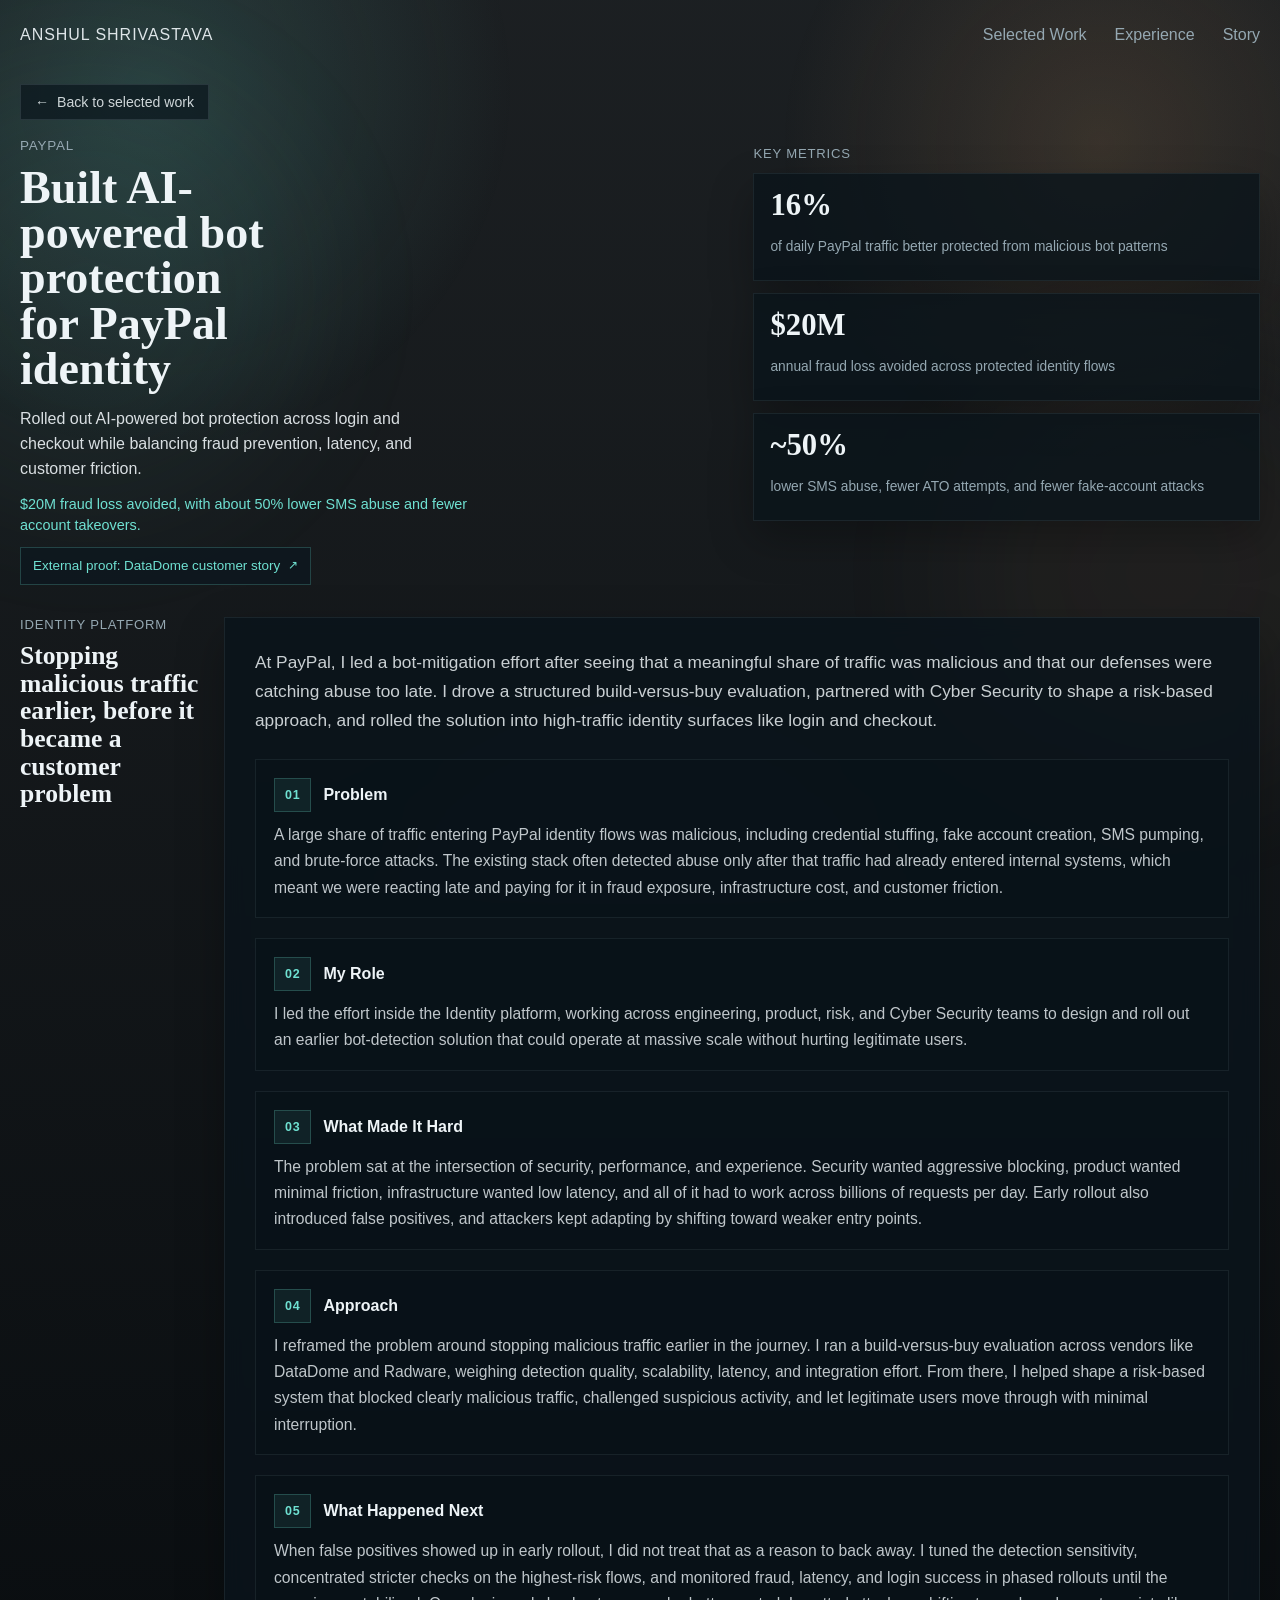
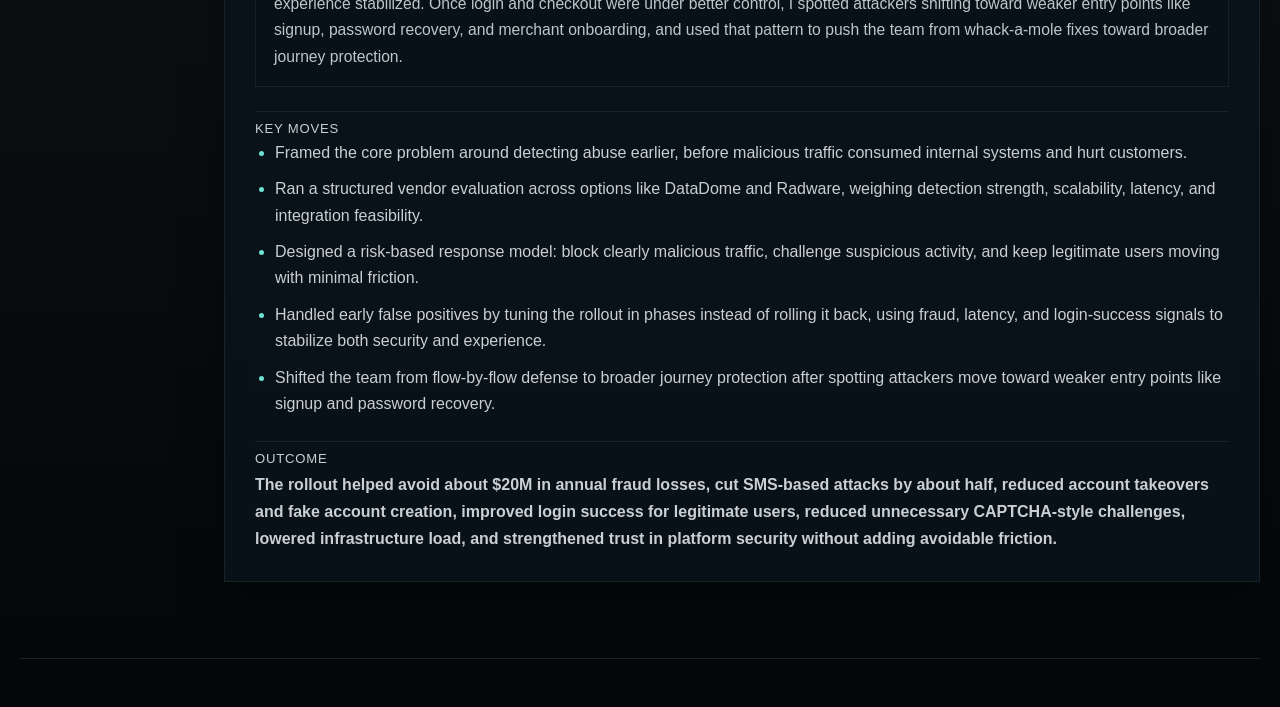
==== project.html @ 57e9cde5 "Initial portfolio site" ====
<!DOCTYPE html>
<html lang="en">
  <head>
    <meta charset="UTF-8" />
    <meta name="viewport" content="width=device-width, initial-scale=1.0" />
    <title>Project | Anshul Shrivastava</title>
    <meta
      name="description"
      content="Project detail page for Anshul Shrivastava's portfolio."
    />
    <link rel="stylesheet" href="./styles.css" />
  </head>
  <body>
    <div class="ambient-glow ambient-glow-left" aria-hidden="true"></div>
    <div class="ambient-glow ambient-glow-right" aria-hidden="true"></div>
    <div class="page-shell">
      <header class="topbar">
        <a class="wordmark wordmark-link" href="./index.html">Anshul Shrivastava</a>
        <nav class="topnav" aria-label="Project navigation">
          <a href="./index.html#work">Selected Work</a>
          <a href="./index.html#experience">Experience</a>
          <a href="./index.html#story">Story</a>
        </nav>
      </header>

      <main>
        <section class="project-hero">
          <div class="project-hero-copy">
            <a class="project-back-link" href="./index.html#work">
              <span aria-hidden="true">←</span>
              <span>Back to selected work</span>
            </a>
            <p class="eyebrow" id="project-tag">Project</p>
            <h1 id="project-title">Project detail</h1>
            <p class="project-summary" id="project-summary"></p>
            <p class="project-impact" id="project-impact"></p>
            <a class="project-proof-link" id="project-proof-link" href="#" target="_blank" rel="noreferrer" hidden></a>
          </div>
          <div class="project-hero-side">
            <p class="project-side-kicker" id="project-metric-label">Key Metrics</p>
            <section class="project-metrics" id="project-metrics"></section>
          </div>
        </section>

        <section class="band project-detail-band">
          <div class="project-detail-grid">
            <div class="project-sidebar">
              <p class="project-side-label" id="project-detail-label">Overview</p>
              <h2 id="project-detail-headline">Project narrative</h2>
            </div>
            <div class="project-story">
              <p class="project-lead" id="project-detail-overview"></p>
              <div class="project-sections" id="project-sections"></div>
              <section class="project-summary-block">
                <p class="project-mini-label">Key Moves</p>
                <ul class="spotlight-list" id="project-detail-highlights"></ul>
              </section>
              <section class="project-summary-block">
                <p class="project-mini-label">Outcome</p>
                <p class="spotlight-outcome" id="project-detail-outcome"></p>
              </section>
            </div>
          </div>
        </section>
      </main>
    </div>

    <script src="./content.js"></script>
    <script src="./project.js"></script>
  </body>
</html>
---- styles.css ----
:root {
  --bg: #071116;
  --bg-deep: #03070a;
  --paper: #0e171e;
  --paper-2: #121e26;
  --ink: #eef4f7;
  --muted: #95a8b2;
  --line: rgba(207, 225, 232, 0.12);
  --accent: #6fe1d2;
  --accent-2: #f4b06f;
  --accent-soft: rgba(111, 225, 210, 0.13);
  --panel: rgba(10, 20, 27, 0.82);
  --shadow: 0 18px 44px rgba(0, 0, 0, 0.28);
  --radius: 8px;
  --radius-sm: 6px;
  --serif: Georgia, "Iowan Old Style", "Palatino Linotype", "Book Antiqua", Palatino, serif;
  --sans: "Avenir Next", "Segoe UI", sans-serif;
}

* {
  box-sizing: border-box;
}

html {
  scroll-behavior: smooth;
}

body {
  margin: 0;
  font-family: var(--sans);
  color: var(--ink);
  background:
    linear-gradient(180deg, rgba(3, 7, 10, 0.9) 0%, rgba(3, 7, 10, 1) 100%);
  position: relative;
  min-height: 100vh;
}

body::before {
  content: "";
  position: fixed;
  inset: 0;
  background:
    radial-gradient(circle at 12% 10%, rgba(111, 225, 210, 0.16), transparent 26%),
    radial-gradient(circle at 86% 16%, rgba(244, 176, 111, 0.14), transparent 24%),
    radial-gradient(circle at 50% 120%, rgba(61, 93, 139, 0.22), transparent 32%);
  pointer-events: none;
  z-index: 0;
}

a {
  color: inherit;
}

button,
input {
  font: inherit;
}

button {
  border-radius: var(--radius-sm);
}

.ambient-glow {
  position: fixed;
  width: 34vw;
  height: 34vw;
  border-radius: 50%;
  filter: blur(80px);
  opacity: 0.3;
  pointer-events: none;
  z-index: 0;
}

.ambient-glow-left {
  top: 8vh;
  left: -10vw;
  background: rgba(111, 225, 210, 0.22);
}

.ambient-glow-right {
  right: -8vw;
  bottom: 12vh;
  background: rgba(244, 176, 111, 0.16);
}

.page-shell {
  width: min(1280px, calc(100vw - 40px));
  margin: 0 auto;
  padding-bottom: 48px;
  position: relative;
  z-index: 1;
}

.topbar {
  display: flex;
  justify-content: space-between;
  align-items: center;
  padding: 26px 0 18px;
}

.wordmark {
  font-size: 1rem;
  letter-spacing: 0.06em;
  text-transform: uppercase;
  color: rgba(238, 244, 247, 0.92);
}

.wordmark-link {
  text-decoration: none;
}

.topnav {
  display: flex;
  gap: 28px;
  font-size: 1rem;
  align-items: center;
}

.topnav a {
  text-decoration: none;
  color: var(--muted);
  transition: color 160ms ease;
}

.topnav a:hover,
.topnav a:focus-visible,
.nav-chat-trigger:hover,
.nav-chat-trigger:focus-visible {
  color: var(--ink);
}

.nav-chat-trigger {
  padding: 0;
  border: 0;
  background: transparent;
  color: var(--accent);
  cursor: pointer;
}

.hero {
  min-height: calc(100vh - 144px);
  display: grid;
  grid-template-columns: minmax(0, 1.08fr) minmax(280px, 0.66fr);
  gap: 48px;
  align-items: center;
  padding: 22px 0 40px;
  border-bottom: 1px solid var(--line);
}

.hero-copy h1,
.section-heading h2,
.spotlight h3 {
  font-family: var(--serif);
  font-weight: 600;
  line-height: 0.96;
  margin: 0;
}

.hero-copy h1 {
  font-size: clamp(3.45rem, 6vw, 5.55rem);
  max-width: 8.4ch;
}

.eyebrow {
  margin: 0 0 12px;
  text-transform: uppercase;
  letter-spacing: 0.06em;
  font-size: clamp(0.84rem, 0.95vw, 0.98rem);
  color: var(--muted);
}

.hero-summary {
  max-width: 35ch;
  margin: 22px 0 0;
  font-size: clamp(1.02rem, 1.14vw, 1.16rem);
  line-height: 1.64;
  color: rgba(238, 244, 247, 0.9);
}

.hero-actions {
  display: flex;
  flex-wrap: wrap;
  gap: 12px 20px;
  margin-top: 16px;
  align-items: center;
  max-width: 700px;
}

.hero-link-secondary {
  text-decoration: none;
  color: var(--accent);
  font-size: 0.99rem;
  position: relative;
  padding-bottom: 2px;
}

.hero-link-secondary::after {
  content: "";
  position: absolute;
  left: 0;
  bottom: 0;
  width: 100%;
  height: 1px;
  background: rgba(111, 225, 210, 0.42);
  transform: scaleX(0.4);
  transform-origin: left;
  transition: transform 160ms ease, background 160ms ease;
}

.hero-link-secondary:hover::after,
.hero-link-secondary:focus-visible::after {
  transform: scaleX(1);
  background: rgba(111, 225, 210, 0.9);
}

.hero-note {
  margin: 12px 0 0;
  max-width: 560px;
  color: var(--muted);
  line-height: 1.58;
  font-size: 0.95rem;
}

.hero-signals {
  display: grid;
  grid-template-columns: repeat(3, minmax(0, 1fr));
  gap: 12px;
  margin-top: 22px;
  max-width: 760px;
}

.signal-pill,
.work-card,
.timeline-item,
.stack-item,
.chat-panel,
.spotlight {
  background: var(--panel);
  backdrop-filter: blur(10px);
  border: 1px solid rgba(207, 225, 232, 0.08);
  box-shadow: var(--shadow);
  border-radius: var(--radius);
}

.signal-pill {
  padding: 15px 16px;
  display: flex;
  flex-direction: column;
  background:
    linear-gradient(180deg, rgba(18, 30, 38, 0.9), rgba(8, 15, 20, 0.94));
}

.signal-value {
  font-size: 1rem;
  color: var(--ink);
  font-weight: 600;
}

.signal-label {
  margin-top: 6px;
  font-size: 0.84rem;
  color: var(--muted);
  line-height: 1.5;
}

.hero-portrait-card {
  align-self: center;
  display: grid;
  gap: 10px;
  width: min(100%, 360px);
  justify-self: end;
}

.hero-portrait-frame {
  aspect-ratio: 1 / 0.98;
  overflow: hidden;
  background: rgba(10, 20, 27, 0.82);
  border: 1px solid rgba(207, 225, 232, 0.08);
  box-shadow: var(--shadow);
  width: 100%;
  justify-self: end;
  border-radius: var(--radius);
}

.hero-portrait-frame img {
  display: block;
  width: 100%;
  height: 100%;
  object-fit: cover;
  object-position: center 32%;
  filter: saturate(1.03) contrast(1.02) brightness(1.02);
}

.hero-chat-preview {
  padding: 14px 14px;
  background: rgba(10, 20, 27, 0.78);
  border: 1px solid rgba(207, 225, 232, 0.08);
  box-shadow: var(--shadow);
  display: grid;
  gap: 8px;
  width: 100%;
  justify-self: end;
  border-radius: var(--radius);
}

.hero-chat-preview-header {
  display: flex;
  justify-content: space-between;
  align-items: center;
  gap: 16px;
}

.hero-chat-preview-title {
  font-size: 0.95rem;
  font-weight: 600;
  color: var(--ink);
}

.hero-chat-preview-link {
  border: 0;
  background: transparent;
  color: var(--accent);
  cursor: pointer;
  font-size: 0.95rem;
}

.hero-chat-preview-status {
  color: rgba(111, 225, 210, 0.9);
  font-size: 0.8rem;
  letter-spacing: 0.04em;
  text-transform: uppercase;
}

.hero-chat-preview-copy {
  margin: 0;
  color: var(--muted);
  line-height: 1.45;
  font-size: 0.88rem;
}

.hero-chat-preview-prompt {
  text-align: left;
  border: 1px solid rgba(111, 225, 210, 0.18);
  background: rgba(18, 30, 38, 0.92);
  color: rgba(238, 244, 247, 0.92);
  padding: 10px 12px;
  cursor: pointer;
  font-size: 0.88rem;
  line-height: 1.4;
  border-radius: var(--radius-sm);
}

.band {
  padding: 76px 0;
  border-bottom: 1px solid var(--line);
}

.section-heading {
  display: grid;
  grid-template-columns: 220px 1fr;
  gap: 24px;
  align-items: end;
  margin-bottom: 24px;
}

.section-heading h2 {
  font-size: clamp(1.55rem, 1.95vw, 2.1rem);
  line-height: 1.08;
  max-width: 24ch;
}

.section-heading.compact {
  grid-template-columns: 1fr;
}

.about-copy {
  max-width: 860px;
  display: grid;
  gap: 18px;
}

.about-copy p,
.chat-intro,
.spotlight p {
  margin: 0;
  font-size: 1rem;
  line-height: 1.76;
  color: rgba(238, 244, 247, 0.82);
}

.work-grid {
  display: grid;
  grid-template-columns: repeat(3, minmax(0, 1fr));
  gap: 18px;
}

.exploration-grid {
  display: grid;
  grid-template-columns: repeat(3, minmax(0, 1fr));
  gap: 16px;
}

.leadership-grid {
  display: grid;
  grid-template-columns: repeat(3, minmax(0, 1fr));
  gap: 16px;
}

.work-card {
  padding: 24px 22px 20px;
  min-height: 296px;
  display: grid;
  grid-template-rows: auto auto 1fr auto auto;
  align-content: start;
  cursor: pointer;
  transition: transform 160ms ease, border-color 160ms ease, background 160ms ease;
  text-decoration: none;
  background: linear-gradient(180deg, rgba(10, 19, 26, 0.98), rgba(8, 14, 19, 0.98));
  position: relative;
}

.work-card:hover,
.work-card:focus-visible {
  transform: translateY(-2px);
  border-color: rgba(111, 225, 210, 0.28);
  background: linear-gradient(180deg, rgba(13, 24, 31, 0.98), rgba(9, 17, 23, 0.98));
  outline: none;
}

.work-card::after,
.exploration-card::after {
  content: "";
  position: absolute;
  inset: 0;
  border: 1px solid rgba(111, 225, 210, 0);
  border-radius: inherit;
  transition: border-color 160ms ease;
  pointer-events: none;
}

.work-card:hover::after,
.work-card:focus-visible::after,
.exploration-card:hover::after,
.exploration-card:focus-visible::after {
  border-color: rgba(111, 225, 210, 0.22);
}

.work-card h3,
.stack-item h3,
.timeline-item h3 {
  margin: 0;
  font-size: 1.08rem;
  line-height: 1.3;
  max-width: 22ch;
}

.work-card > div:first-child {
  display: grid;
  gap: 14px;
}

.work-card > div:last-child {
  display: grid;
  gap: 0;
  margin-top: 14px;
}

.work-card p,
.timeline-item p,
.stack-item p {
  margin: 0;
  line-height: 1.6;
  color: var(--muted);
}

.work-card > div:last-child p:first-child {
  font-size: 0.92rem;
  line-height: 1.64;
  color: rgba(238, 244, 247, 0.72);
  margin-top: 12px;
}

.work-card > div:last-child p strong {
  display: block;
  color: rgba(238, 244, 247, 0.92);
  font-size: 0.95rem;
  line-height: 1.5;
  font-weight: 600;
  margin-top: 14px;
}

.work-card .work-tag,
.spotlight-label {
  display: inline-flex;
  align-items: center;
  width: fit-content;
  padding: 7px 11px;
  background: var(--accent-soft);
  color: var(--accent);
  font-size: 0.76rem;
  text-transform: uppercase;
  letter-spacing: 0.06em;
  border-radius: 999px;
}

.work-cta {
  color: var(--accent);
  font-size: 0.84rem;
  font-weight: 600;
  margin-top: 0;
}

.work-cta-row {
  margin-top: 14px;
  display: inline-flex;
  align-items: center;
  gap: 8px;
  width: fit-content;
}

.work-cta-arrow {
  color: var(--accent);
  font-size: 0.86rem;
  transform: translateX(0);
  transition: transform 160ms ease;
}

.work-proof {
  font-size: 0.78rem;
  color: rgba(238, 244, 247, 0.5);
  line-height: 1.4;
  margin-top: 10px;
}

.exploration-card {
  padding: 20px 18px 18px;
  min-height: 208px;
  display: grid;
  align-content: start;
  gap: 12px;
  background: rgba(10, 19, 26, 0.74);
  border: 1px solid rgba(207, 225, 232, 0.08);
  box-shadow: var(--shadow);
  text-decoration: none;
  transition: transform 160ms ease, border-color 160ms ease, background 160ms ease;
  border-radius: var(--radius);
  position: relative;
}

.leadership-card {
  padding: 20px 18px 18px;
  min-height: 196px;
  display: grid;
  align-content: start;
  gap: 10px;
  background: rgba(10, 19, 26, 0.74);
  border: 1px solid rgba(207, 225, 232, 0.08);
  box-shadow: var(--shadow);
  border-radius: var(--radius);
}

.leadership-card-top {
  display: grid;
  gap: 14px;
}

.leadership-org,
.leadership-period,
.leadership-location,
.leadership-summary {
  margin: 0;
}

.leadership-org {
  color: var(--accent);
  font-size: 0.82rem;
  letter-spacing: 0.06em;
  text-transform: uppercase;
}

.leadership-card h3 {
  margin: 8px 0 0;
  font-size: 1rem;
  line-height: 1.34;
  color: var(--ink);
}

.leadership-period,
.leadership-location {
  font-size: 0.88rem;
  color: rgba(238, 244, 247, 0.56);
}

.leadership-summary {
  color: rgba(238, 244, 247, 0.76);
  font-size: 0.92rem;
  line-height: 1.58;
}

.exploration-card:hover,
.exploration-card:focus-visible {
  transform: translateY(-2px);
  border-color: rgba(111, 225, 210, 0.22);
  background: rgba(12, 22, 29, 0.9);
  outline: none;
}

.work-card:hover .work-cta-arrow,
.work-card:focus-visible .work-cta-arrow,
.exploration-card:hover .work-cta-arrow,
.exploration-card:focus-visible .work-cta-arrow {
  transform: translateX(3px);
}

.exploration-card h3 {
  margin: 0;
  font-size: 1rem;
  line-height: 1.32;
  max-width: 18ch;
}

.exploration-card p {
  margin: 0;
  color: rgba(238, 244, 247, 0.72);
  font-size: 0.92rem;
  line-height: 1.58;
}

.exploration-card .work-cta {
  margin-top: 6px;
}

.spotlight {
  padding: 24px;
  display: grid;
  grid-template-columns: 280px 1fr;
  gap: 28px;
  align-items: start;
}

.spotlight-copy {
  display: grid;
  gap: 18px;
}

.spotlight h3 {
  font-size: 1.9rem;
  margin-top: 12px;
}

.spotlight-list {
  margin: 0;
  padding-left: 18px;
  display: grid;
  gap: 10px;
  color: rgba(238, 244, 247, 0.84);
  line-height: 1.65;
}

.spotlight-outcome {
  padding-top: 2px;
  font-weight: 600;
  color: rgba(238, 244, 247, 0.92);
}

.project-hero {
  display: grid;
  grid-template-columns: minmax(0, 1.16fr) minmax(320px, 0.84fr);
  gap: 34px;
  align-items: start;
  padding: 22px 0 12px;
}

.project-hero-copy {
  max-width: none;
}

.project-hero-side {
  padding-top: 62px;
}

.project-side-kicker {
  margin: 0 0 12px;
  font-size: 0.82rem;
  text-transform: uppercase;
  letter-spacing: 0.06em;
  color: var(--muted);
}

.project-back-link {
  display: inline-flex;
  align-items: center;
  gap: 8px;
  margin-bottom: 18px;
  color: rgba(238, 244, 247, 0.86);
  text-decoration: none;
  font-size: 0.88rem;
  line-height: 1;
  padding: 10px 14px;
  border: 1px solid rgba(207, 225, 232, 0.12);
  background: rgba(10, 20, 27, 0.68);
  width: fit-content;
  transition: border-color 160ms ease, color 160ms ease, background 160ms ease;
}

.project-back-link:hover,
.project-back-link:focus-visible {
  color: var(--accent);
  border-color: rgba(111, 225, 210, 0.24);
  background: rgba(13, 24, 31, 0.88);
}

.project-hero h1 {
  margin: 0;
  font-family: var(--serif);
  font-size: clamp(2.2rem, 3.6vw, 3.3rem);
  line-height: 0.98;
  max-width: 11ch;
}

.project-summary {
  margin: 16px 0 0;
  max-width: 48ch;
  font-size: clamp(1rem, 1.12vw, 1.14rem);
  line-height: 1.56;
  color: rgba(238, 244, 247, 0.9);
}

.project-impact {
  margin: 12px 0 0;
  color: var(--accent);
  font-size: 0.9rem;
  line-height: 1.45;
  max-width: 56ch;
}

.project-proof-link {
  display: inline-flex;
  align-items: center;
  gap: 8px;
  margin-top: 12px;
  color: var(--accent);
  text-decoration: none;
  font-size: 0.84rem;
  line-height: 1.3;
  padding: 9px 12px;
  border: 1px solid rgba(111, 225, 210, 0.22);
  background: rgba(13, 24, 31, 0.78);
  width: fit-content;
}

.project-proof-link:hover,
.project-proof-link:focus-visible {
  color: var(--ink);
  border-color: rgba(111, 225, 210, 0.45);
  background: rgba(15, 28, 36, 0.92);
}

.project-proof-link::after {
  content: "↗";
  font-size: 0.9em;
}

.project-metrics {
  display: grid;
  grid-template-columns: 1fr;
  gap: 12px;
  margin: 0;
}

.project-metric-card {
  padding: 16px 16px 14px;
  background: rgba(10, 20, 27, 0.8);
  border: 1px solid rgba(207, 225, 232, 0.08);
  box-shadow: var(--shadow);
  display: grid;
  gap: 6px;
  min-height: 108px;
}

.project-metric-card strong {
  font-family: var(--serif);
  font-size: clamp(1.5rem, 2.4vw, 2rem);
  line-height: 1.02;
  color: var(--ink);
}

.project-metric-card span {
  color: var(--muted);
  line-height: 1.45;
  font-size: 0.86rem;
}

.project-detail-band {
  padding-top: 20px;
}

.project-detail-grid {
  display: grid;
  grid-template-columns: 180px minmax(0, 1fr);
  gap: 24px;
  align-items: start;
}

.project-sidebar {
  display: grid;
  gap: 10px;
  position: sticky;
  top: 28px;
}

.project-side-label {
  margin: 0;
  text-transform: uppercase;
  letter-spacing: 0.06em;
  font-size: 0.82rem;
  color: var(--muted);
}

.project-sidebar h2 {
  margin: 0;
  font-family: var(--serif);
  font-size: clamp(1.45rem, 2vw, 2.05rem);
  line-height: 1.08;
}

.project-story {
  padding: 30px 30px 28px;
  background: var(--panel);
  backdrop-filter: blur(10px);
  border: 1px solid rgba(207, 225, 232, 0.08);
  box-shadow: var(--shadow);
  display: grid;
  gap: 24px;
}

.project-story p {
  margin: 0;
  line-height: 1.68;
  color: rgba(238, 244, 247, 0.84);
}

.project-lead {
  font-size: 1.08rem;
  line-height: 1.7;
  color: rgba(238, 244, 247, 0.92);
  max-width: none;
}

.project-sections {
  display: grid;
  gap: 20px;
}

.project-section-block {
  display: grid;
  gap: 10px;
  padding: 18px 18px 16px;
  border: 1px solid rgba(207, 225, 232, 0.08);
  background: rgba(8, 16, 22, 0.46);
}

.project-section-heading {
  display: flex;
  align-items: center;
  gap: 12px;
}

.project-section-index {
  display: inline-flex;
  align-items: center;
  justify-content: center;
  min-width: 34px;
  height: 34px;
  padding: 0 10px;
  border: 1px solid rgba(111, 225, 210, 0.22);
  background: rgba(111, 225, 210, 0.08);
  color: var(--accent);
  font-size: 0.78rem;
  letter-spacing: 0.06em;
  font-weight: 600;
}

.project-section-block h3 {
  margin: 0;
  font-size: 1rem;
  letter-spacing: 0;
  color: var(--ink);
}

.project-mini-label {
  margin: 0 0 10px;
  font-size: 0.82rem;
  text-transform: uppercase;
  letter-spacing: 0.06em;
  color: var(--ink);
}

.project-section-block p {
  font-size: 0.98rem;
  color: rgba(238, 244, 247, 0.8);
}

.project-summary-block {
  display: grid;
  gap: 0;
  padding-top: 6px;
  border-top: 1px solid rgba(207, 225, 232, 0.08);
}

.spotlight-list {
  padding-left: 20px;
}

.spotlight-list li::marker {
  color: var(--accent);
}

.spotlight-outcome {
  font-size: 1rem;
  line-height: 1.65;
}

.timeline {
  display: grid;
  gap: 12px;
}

.experience-groups {
  display: grid;
  gap: 26px;
}

.experience-group {
  display: grid;
  gap: 14px;
}

.experience-subheading {
  margin-bottom: 0;
}

.timeline-item {
  padding: 18px 20px;
  display: grid;
  grid-template-columns: 220px 1fr;
  gap: 18px;
}

.timeline-meta {
  display: flex;
  flex-direction: column;
  gap: 5px;
  color: var(--muted);
  font-size: 0.9rem;
}

.timeline-summary {
  display: grid;
  gap: 8px;
}

.stack-list {
  display: grid;
  gap: 14px;
}

.stack-item {
  padding: 18px 20px;
  display: grid;
  gap: 8px;
  max-width: 780px;
}

.skills-board {
  display: grid;
  gap: 14px;
  max-width: 1080px;
}

.skills-group {
  display: grid;
  grid-template-columns: 168px 1fr;
  gap: 18px;
  padding: 16px 0;
  border-top: 1px solid rgba(207, 225, 232, 0.08);
}

.skills-group:first-child {
  padding-top: 0;
  border-top: 0;
}

.skills-group-heading h3 {
  margin: 0;
  font-size: 0.98rem;
  color: var(--ink);
}

.skills-tags {
  display: flex;
  flex-wrap: wrap;
  gap: 8px;
}

.skills-tags span,
.prompt-chip {
  border: 1px solid rgba(207, 225, 232, 0.12);
  background: rgba(18, 30, 38, 0.9);
  padding: 8px 12px;
  font-size: 0.88rem;
  color: rgba(238, 244, 247, 0.88);
  border-radius: 999px;
}

.skills-group-product .skills-tags span {
  border-color: rgba(111, 225, 210, 0.22);
  color: rgba(111, 225, 210, 0.92);
  background: rgba(19, 42, 41, 0.44);
}

.skills-group-technical .skills-tags span {
  border-color: rgba(244, 176, 111, 0.2);
  color: rgba(244, 176, 111, 0.94);
  background: rgba(48, 34, 17, 0.42);
}

.skills-group-leadership .skills-tags span {
  border-color: rgba(224, 112, 145, 0.22);
  color: rgba(244, 166, 187, 0.92);
  background: rgba(56, 20, 35, 0.4);
}

.skills-group-ai .skills-tags span {
  border-color: rgba(98, 169, 255, 0.24);
  color: rgba(141, 195, 255, 0.92);
  background: rgba(18, 34, 56, 0.44);
}

.skills-group-consulting .skills-tags span {
  border-color: rgba(173, 134, 255, 0.24);
  color: rgba(208, 184, 255, 0.92);
  background: rgba(42, 24, 64, 0.4);
}

.connect-band {
  border-bottom: 0;
}

.connect-shell {
  display: grid;
  grid-template-columns: minmax(0, 1.1fr) minmax(320px, 0.9fr);
  gap: 32px;
  align-items: center;
  padding: 8px 0 0;
}

.connect-copy {
  display: grid;
  gap: 14px;
}

.connect-copy h2 {
  margin: 0;
  font-family: var(--serif);
  font-size: clamp(1.9rem, 2.7vw, 2.7rem);
  line-height: 1.06;
  max-width: 16ch;
}

.connect-copy p:last-child {
  margin: 0;
  max-width: 34ch;
  font-size: 1rem;
  line-height: 1.68;
  color: rgba(238, 244, 247, 0.76);
}

.connect-actions {
  display: flex;
  flex-wrap: wrap;
  gap: 14px;
  justify-content: flex-start;
  align-items: center;
}

.connect-link {
  display: inline-flex;
  align-items: center;
  justify-content: center;
  min-width: 144px;
  min-height: 54px;
  padding: 14px 18px;
  border: 1px solid rgba(207, 225, 232, 0.14);
  background: rgba(18, 30, 38, 0.72);
  color: var(--ink);
  text-decoration: none;
  cursor: pointer;
  font-size: 0.98rem;
  border-radius: var(--radius);
  transition: border-color 160ms ease, background 160ms ease, color 160ms ease, transform 160ms ease;
}

.connect-link-accent {
  background: rgba(238, 244, 247, 0.96);
  color: #071116;
  border-color: rgba(238, 244, 247, 0.96);
}

.connect-link:hover,
.connect-link:focus-visible {
  border-color: rgba(111, 225, 210, 0.26);
  color: var(--accent);
  transform: translateY(-1px);
  background: rgba(20, 34, 43, 0.88);
}

.connect-link-accent:hover,
.connect-link-accent:focus-visible {
  color: #071116;
  border-color: rgba(238, 244, 247, 0.96);
}

.prompt-list {
  display: flex;
  flex-wrap: wrap;
  gap: 10px;
}

.prompt-chip {
  cursor: pointer;
}

.prompt-chip-static {
  cursor: default;
  color: rgba(238, 244, 247, 0.66);
}

.chat-panel {
  min-height: 420px;
  display: grid;
  grid-template-rows: 1fr auto;
  overflow: hidden;
  background:
    linear-gradient(180deg, rgba(15, 26, 33, 0.95), rgba(8, 14, 19, 0.98));
}

.chat-log {
  padding: 18px;
  display: grid;
  gap: 12px;
  align-content: start;
}

.chat-message {
  max-width: 85%;
  padding: 14px 16px;
  line-height: 1.6;
}

.chat-message p {
  margin: 0;
}

.chat-message.assistant {
  background: rgba(20, 33, 42, 0.95);
}

.chat-message.user {
  justify-self: end;
  background: rgba(111, 225, 210, 0.14);
}

.chat-form {
  display: grid;
  grid-template-columns: 1fr auto;
  gap: 10px;
  padding: 18px;
  border-top: 1px solid var(--line);
}

.chat-form-disabled input,
.chat-form-disabled button {
  opacity: 0.72;
  cursor: not-allowed;
}

.chat-form input {
  min-width: 0;
  padding: 14px 16px;
  border: 1px solid rgba(207, 225, 232, 0.14);
  background: rgba(5, 10, 14, 0.88);
  color: var(--ink);
}

.chat-form button {
  padding: 14px 18px;
  border: none;
  background: var(--accent);
  color: #062126;
  cursor: pointer;
}

.chat-overlay {
  position: fixed;
  inset: 0;
  background: rgba(2, 5, 7, 0.56);
  z-index: 39;
}

.chat-drawer {
  position: fixed;
  top: 0;
  right: 0;
  width: min(460px, 100vw);
  height: 100vh;
  padding: 24px;
  background: rgba(6, 11, 15, 0.98);
  border-left: 1px solid rgba(207, 225, 232, 0.12);
  box-shadow: var(--shadow);
  z-index: 40;
  display: grid;
  grid-template-rows: auto auto auto 1fr;
  gap: 18px;
  transform: translateX(100%);
  transition: transform 180ms ease;
}

.chat-drawer.is-open {
  transform: translateX(0);
}

.chat-drawer-header {
  display: flex;
  justify-content: space-between;
  gap: 16px;
  align-items: start;
}

.chat-drawer-header h2 {
  margin: 0;
  font-family: var(--serif);
  font-size: 2rem;
}

.chat-close {
  border: 1px solid rgba(207, 225, 232, 0.12);
  background: rgba(20, 33, 42, 0.96);
  color: var(--ink);
  padding: 10px 12px;
  cursor: pointer;
  border-radius: var(--radius-sm);
}

.sr-only {
  position: absolute;
  width: 1px;
  height: 1px;
  padding: 0;
  margin: -1px;
  overflow: hidden;
  clip: rect(0, 0, 0, 0);
  white-space: nowrap;
  border: 0;
}

@media (max-width: 1080px) {
  .hero,
  .connect-shell,
  .spotlight,
  .section-heading,
  .project-detail-grid {
    grid-template-columns: 1fr;
  }

  .project-hero {
    grid-template-columns: 1fr;
    gap: 18px;
  }

  .project-hero-side {
    padding-top: 0;
  }

  .project-sidebar {
    position: static;
  }

  .project-metrics {
    grid-template-columns: 1fr;
  }

  .hero {
    gap: 24px;
  }

  .hero-signals {
    grid-template-columns: repeat(3, minmax(0, 1fr));
  }

  .work-grid {
    grid-template-columns: 1fr;
  }

  .exploration-grid {
    grid-template-columns: 1fr;
  }

  .leadership-grid {
    grid-template-columns: 1fr;
  }

  .timeline-item {
    grid-template-columns: 1fr;
  }

  .hero {
    min-height: auto;
  }

  .skills-group {
    grid-template-columns: 1fr;
    gap: 12px;
  }
}

@media (max-width: 720px) {
  .page-shell {
    width: min(100vw - 24px, 1280px);
  }

  .topbar {
    flex-direction: column;
    align-items: flex-start;
    gap: 12px;
  }

  .topnav {
    gap: 20px;
    flex-wrap: wrap;
  }

  .hero {
    padding-top: 18px;
  }

  .hero-copy h1 {
    font-size: clamp(3.2rem, 15vw, 4.8rem);
  }

  .hero-signals {
    grid-template-columns: 1fr;
  }

  .hero-portrait-frame {
    max-width: 100%;
    aspect-ratio: 1 / 1;
  }

  .hero-chat-preview {
    max-width: 100%;
  }

  .band {
    padding: 56px 0;
  }
}
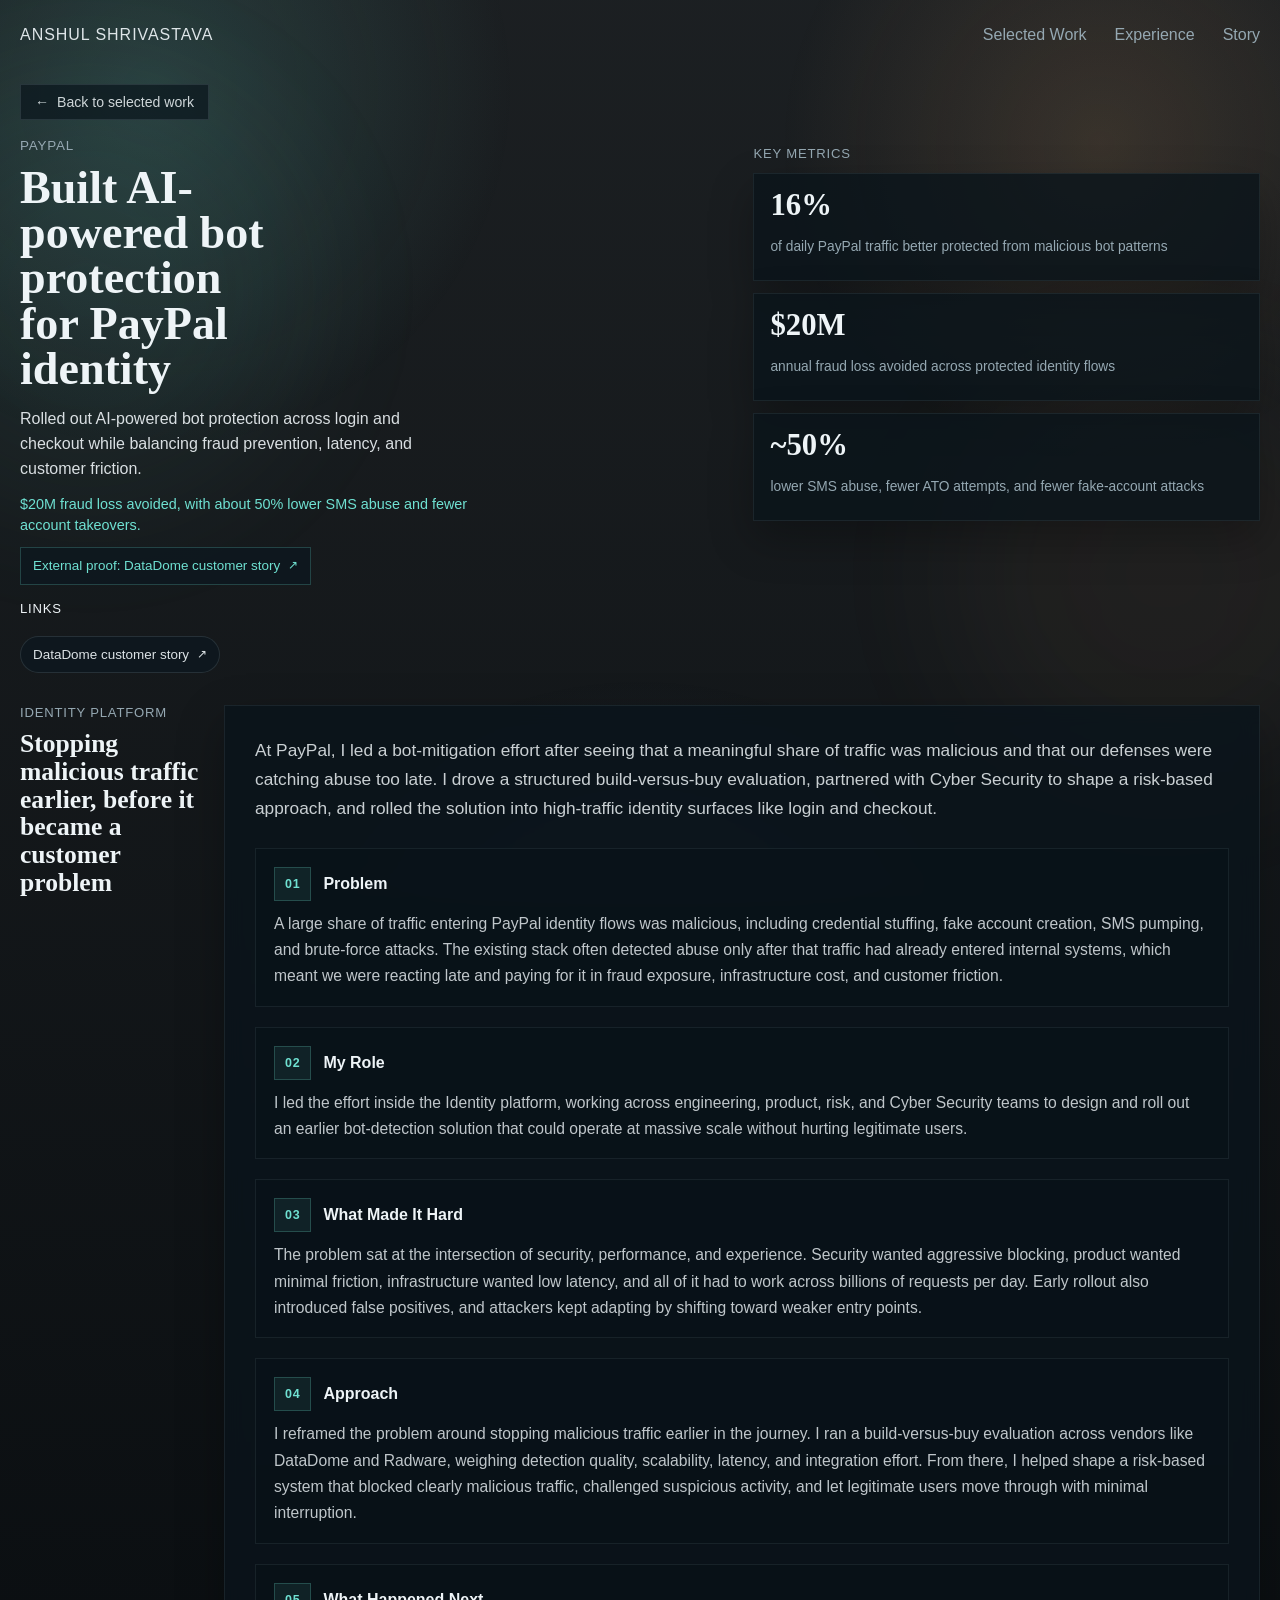
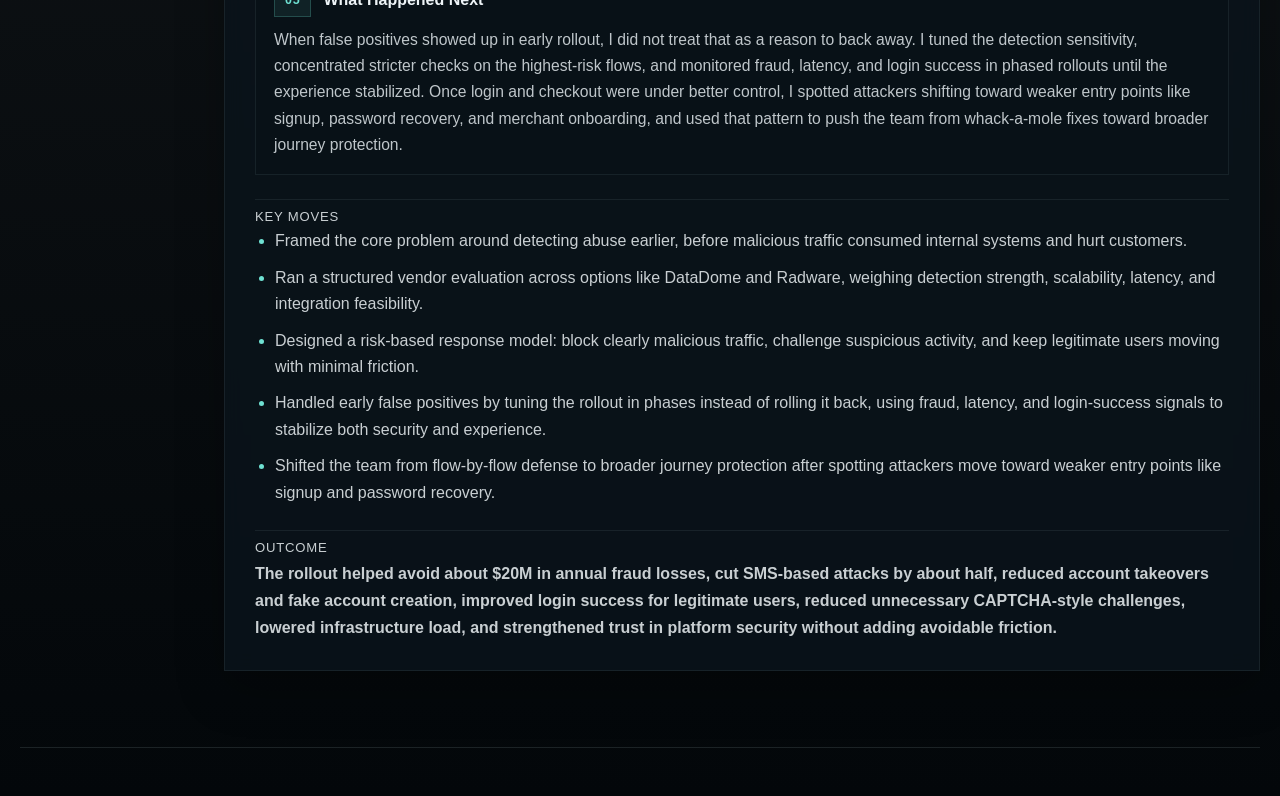
==== commit d6ab494c: "Add project links and hosted case study artifacts" ====
--- a/project.html
+++ b/project.html
@@ -9,6 +9,7 @@
       content="Project detail page for Anshul Shrivastava's portfolio."
     />
     <link rel="stylesheet" href="./styles.css" />
+    <script defer src="https://cdn.vercel-insights.com/v1/script.js"></script>
   </head>
   <body>
     <div class="ambient-glow ambient-glow-left" aria-hidden="true"></div>
@@ -35,6 +36,10 @@
             <p class="project-summary" id="project-summary"></p>
             <p class="project-impact" id="project-impact"></p>
             <a class="project-proof-link" id="project-proof-link" href="#" target="_blank" rel="noreferrer" hidden></a>
+            <section class="project-links-block" id="project-links-block" hidden>
+              <p class="project-mini-label">Links</p>
+              <div class="project-links-list" id="project-links-list"></div>
+            </section>
           </div>
           <div class="project-hero-side">
             <p class="project-side-kicker" id="project-metric-label">Key Metrics</p>
--- a/styles.css
+++ b/styles.css
@@ -292,12 +292,12 @@
 }
 
 .hero-chat-preview {
-  padding: 14px 14px;
-  background: rgba(10, 20, 27, 0.78);
-  border: 1px solid rgba(207, 225, 232, 0.08);
+  padding: 16px;
+  background: linear-gradient(180deg, rgba(10, 20, 27, 0.88), rgba(8, 15, 21, 0.96));
+  border: 1px solid rgba(111, 225, 210, 0.12);
   box-shadow: var(--shadow);
   display: grid;
-  gap: 8px;
+  gap: 10px;
   width: 100%;
   justify-self: end;
   border-radius: var(--radius);
@@ -325,10 +325,9 @@
 }
 
 .hero-chat-preview-status {
-  color: rgba(111, 225, 210, 0.9);
-  font-size: 0.8rem;
-  letter-spacing: 0.04em;
-  text-transform: uppercase;
+  color: rgba(111, 225, 210, 0.94);
+  font-size: 0.83rem;
+  font-weight: 600;
 }
 
 .hero-chat-preview-copy {
@@ -338,16 +337,54 @@
   font-size: 0.88rem;
 }
 
+.hero-chat-preview-hint {
+  margin: 2px 0 0;
+  color: rgba(238, 244, 247, 0.72);
+  font-size: 0.79rem;
+}
+
+.hero-chat-preview-topics {
+  display: flex;
+  flex-wrap: wrap;
+  gap: 8px;
+}
+
+.hero-chat-preview-topics span {
+  display: inline-flex;
+  align-items: center;
+  padding: 6px 10px;
+  border-radius: 999px;
+  border: 1px solid rgba(207, 225, 232, 0.1);
+  background: rgba(15, 25, 32, 0.9);
+  color: rgba(238, 244, 247, 0.82);
+  font-size: 0.77rem;
+}
+
 .hero-chat-preview-prompt {
   text-align: left;
-  border: 1px solid rgba(111, 225, 210, 0.18);
-  background: rgba(18, 30, 38, 0.92);
+  border: 1px solid rgba(111, 225, 210, 0.22);
+  background: rgba(18, 30, 38, 0.98);
   color: rgba(238, 244, 247, 0.92);
-  padding: 10px 12px;
+  padding: 14px 16px;
   cursor: pointer;
-  font-size: 0.88rem;
+  font-size: 0.98rem;
   line-height: 1.4;
   border-radius: var(--radius-sm);
+  transition: border-color 160ms ease, transform 160ms ease, background 160ms ease;
+  display: grid;
+  gap: 4px;
+}
+
+.hero-chat-preview-prompt:hover,
+.hero-chat-preview-prompt:focus-visible {
+  border-color: rgba(111, 225, 210, 0.4);
+  background: rgba(21, 35, 44, 1);
+  transform: translateY(-1px);
+}
+
+.hero-chat-preview-prompt-subtle {
+  color: rgba(238, 244, 247, 0.54);
+  font-size: 0.78rem;
 }
 
 .band {
@@ -757,6 +794,44 @@
 }
 
 .project-proof-link::after {
+  content: "↗";
+  font-size: 0.9em;
+}
+
+.project-links-block {
+  margin-top: 16px;
+  display: grid;
+  gap: 10px;
+}
+
+.project-links-list {
+  display: flex;
+  flex-wrap: wrap;
+  gap: 10px;
+}
+
+.project-link-chip {
+  display: inline-flex;
+  align-items: center;
+  gap: 8px;
+  padding: 9px 12px;
+  border: 1px solid rgba(207, 225, 232, 0.12);
+  background: rgba(13, 24, 31, 0.78);
+  color: rgba(238, 244, 247, 0.92);
+  font-size: 0.84rem;
+  line-height: 1.3;
+  text-decoration: none;
+  border-radius: 999px;
+}
+
+.project-link-chip:hover,
+.project-link-chip:focus-visible {
+  border-color: rgba(111, 225, 210, 0.34);
+  color: var(--ink);
+  background: rgba(15, 28, 36, 0.92);
+}
+
+.project-link-chip::after {
   content: "↗";
   font-size: 0.9em;
 }
@@ -1125,10 +1200,30 @@
   display: flex;
   flex-wrap: wrap;
   gap: 10px;
+  align-items: flex-start;
+  overflow-x: auto;
+  padding-bottom: 4px;
+  scrollbar-width: thin;
 }
 
 .prompt-chip {
+  border: 1px solid rgba(207, 225, 232, 0.14);
+  background: rgba(20, 33, 42, 0.88);
+  color: rgba(238, 244, 247, 0.94);
+  padding: 10px 14px;
+  border-radius: 999px;
+  font: inherit;
   cursor: pointer;
+  flex: 0 0 auto;
+  transition: border-color 160ms ease, transform 160ms ease, background 160ms ease;
+}
+
+.prompt-chip:hover,
+.prompt-chip:focus-visible {
+  border-color: rgba(111, 225, 210, 0.34);
+  color: var(--ink);
+  background: rgba(24, 39, 48, 0.98);
+  transform: translateY(-1px);
 }
 
 .prompt-chip-static {
@@ -1136,13 +1231,23 @@
   color: rgba(238, 244, 247, 0.66);
 }
 
+.chat-intro-card {
+  padding: 16px 18px;
+  border: 1px solid rgba(207, 225, 232, 0.08);
+  background: rgba(13, 23, 30, 0.82);
+  border-radius: var(--radius);
+}
+
 .chat-panel {
-  min-height: 420px;
-  display: grid;
-  grid-template-rows: 1fr auto;
+  min-height: 0;
+  height: 100%;
+  display: grid;
+  grid-template-rows: minmax(0, 1fr) auto;
   overflow: hidden;
   background:
     linear-gradient(180deg, rgba(15, 26, 33, 0.95), rgba(8, 14, 19, 0.98));
+  border: 1px solid rgba(207, 225, 232, 0.08);
+  border-radius: var(--radius);
 }
 
 .chat-log {
@@ -1150,20 +1255,59 @@
   display: grid;
   gap: 12px;
   align-content: start;
+  overflow-y: auto;
+  min-height: 0;
+  overscroll-behavior: contain;
+  scrollbar-width: thin;
 }
 
 .chat-message {
-  max-width: 85%;
+  max-width: 88%;
   padding: 14px 16px;
   line-height: 1.6;
+  border-radius: 18px;
 }
 
 .chat-message p {
   margin: 0;
+}
+
+.chat-sources {
+  margin-top: 12px;
+  display: flex;
+  flex-wrap: wrap;
+  gap: 8px;
+}
+
+.chat-source-link {
+  display: inline-flex;
+  align-items: center;
+  padding: 7px 10px;
+  border-radius: 999px;
+  border: 1px solid rgba(111, 225, 210, 0.18);
+  color: rgba(111, 225, 210, 0.94);
+  font-size: 0.84rem;
+}
+
+.chat-source-link:hover,
+.chat-source-link:focus-visible {
+  border-color: rgba(111, 225, 210, 0.38);
+  color: rgba(238, 244, 247, 0.98);
+}
+
+.chat-warning {
+  margin-top: 10px;
+  color: rgba(111, 225, 210, 0.86);
+  font-size: 0.84rem;
 }
 
 .chat-message.assistant {
   background: rgba(20, 33, 42, 0.95);
+}
+
+.chat-message.assistant.secondary {
+  background: rgba(15, 25, 32, 0.72);
+  color: rgba(238, 244, 247, 0.8);
 }
 
 .chat-message.user {
@@ -1177,12 +1321,7 @@
   gap: 10px;
   padding: 18px;
   border-top: 1px solid var(--line);
-}
-
-.chat-form-disabled input,
-.chat-form-disabled button {
-  opacity: 0.72;
-  cursor: not-allowed;
+  background: rgba(8, 14, 19, 0.96);
 }
 
 .chat-form input {
@@ -1191,6 +1330,13 @@
   border: 1px solid rgba(207, 225, 232, 0.14);
   background: rgba(5, 10, 14, 0.88);
   color: var(--ink);
+  border-radius: 14px;
+}
+
+.chat-form input:disabled,
+.chat-form button:disabled {
+  opacity: 0.72;
+  cursor: not-allowed;
 }
 
 .chat-form button {
@@ -1199,6 +1345,8 @@
   background: var(--accent);
   color: #062126;
   cursor: pointer;
+  border-radius: 14px;
+  font-weight: 600;
 }
 
 .chat-overlay {
@@ -1212,22 +1360,31 @@
   position: fixed;
   top: 0;
   right: 0;
-  width: min(460px, 100vw);
+  width: min(520px, 100vw);
   height: 100vh;
-  padding: 24px;
+  padding: 22px;
   background: rgba(6, 11, 15, 0.98);
   border-left: 1px solid rgba(207, 225, 232, 0.12);
   box-shadow: var(--shadow);
   z-index: 40;
   display: grid;
-  grid-template-rows: auto auto auto 1fr;
-  gap: 18px;
+  grid-template-rows: auto auto auto minmax(0, 1fr);
+  gap: 16px;
   transform: translateX(100%);
   transition: transform 180ms ease;
 }
 
 .chat-drawer.is-open {
   transform: translateX(0);
+}
+
+.chat-drawer.has-conversation {
+  grid-template-rows: auto minmax(0, 1fr);
+}
+
+.chat-drawer.has-conversation .chat-intro-card,
+.chat-drawer.has-conversation .drawer-prompts {
+  display: none;
 }
 
 .chat-drawer-header {
@@ -1241,6 +1398,13 @@
   margin: 0;
   font-family: var(--serif);
   font-size: 2rem;
+}
+
+.chat-drawer-subtitle {
+  margin: 8px 0 0;
+  max-width: 32ch;
+  color: rgba(238, 244, 247, 0.68);
+  line-height: 1.45;
 }
 
 .chat-close {
@@ -1250,6 +1414,10 @@
   padding: 10px 12px;
   cursor: pointer;
   border-radius: var(--radius-sm);
+}
+
+body.chat-open {
+  overflow: hidden;
 }
 
 .sr-only {
